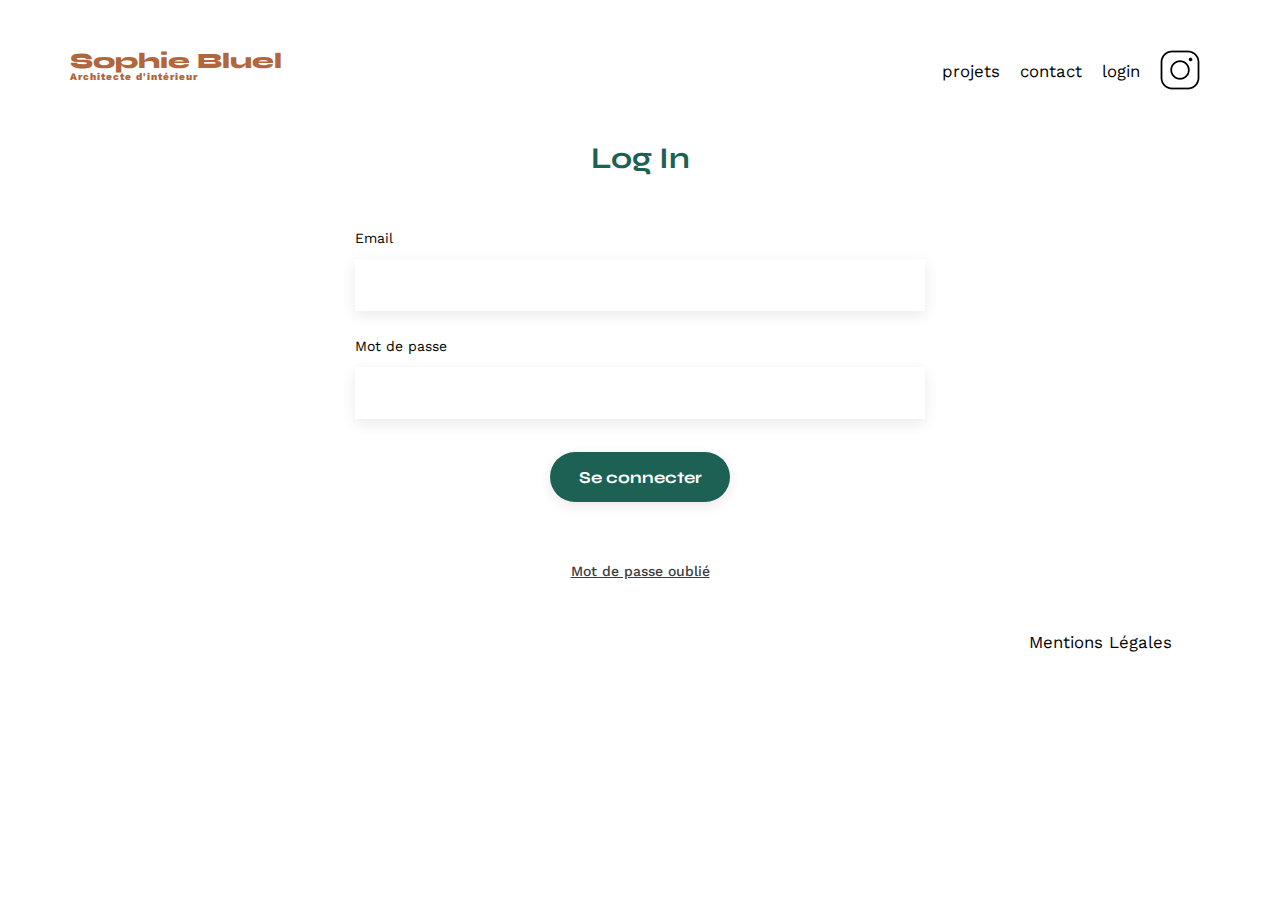
==== FrontEnd/auth.html @ 7c9b83fd "partie front-end menu login fini" ====
<!DOCTYPE html>
<html lang="fr">
<head>
	<meta charset="UTF-8">
	<title>Sophie Bluel - Architecte d'intérieur</title>
	<meta name="viewport" content="width=device-width, initial-scale=1.0">
	<link rel="preconnect" href="https://fonts.googleapis.com">
	<link rel="preconnect" href="https://fonts.gstatic.com" crossorigin>
	<link href="https://fonts.googleapis.com/css2?family=Syne:wght@700;800&family=Work+Sans&display=swap" rel="stylesheet">
	<meta name="description" content="">
	<link rel="stylesheet" href="./assets/style.css">
	<script src="script/script.js"></script>
    <script src="script/login.js"></script>
</head>
<body>
<header>
	<h1>Sophie Bluel <span>Architecte d'intérieur</span></h1>
	<nav>
		<ul>
			<li><a href="index.html">projets</a></li>
			<li>contact</li>
			<li>login</li>
			<li><img src="./assets/icons/instagram.png" alt="Instagram"></li>
		</ul>
	</nav>
</header>
<main>
	<section id="contact">
		<h2>Log In</h2>

        <!-- formulaire de connexion -->
		<form action="#" method="post">
			<label for="email">Email</label>
            <input type="email" name="email" id="email">
            
			<label for="password">Mot de passe</label>
			<input type="password" name="password" id="password">

			<input type="submit" value="Se connecter">

            <a href="#">Mot de passe oublié</a>
		</form>
	</section>
</main>
<footer>
	<nav>
		<ul>
			<li>Mentions Légales</li>
		</ul>
	</nav>
</footer>
</body>
</html>
---- FrontEnd/assets/style.css ----
/* http://meyerweb.com/eric/tools/css/reset/
   v2.0 | 20110126
   License: none (public domain)
*/

html, body, div, span, applet, object, iframe,
h1, h2, h3, h4, h5, h6, p, blockquote, pre,
a, abbr, acronym, address, big, cite, code,
del, dfn, em, img, ins, kbd, q, s, samp,
small, strike, strong, sub, sup, tt, var,
b, u, i, center,
dl, dt, dd, ol, ul, li,
fieldset, form, label, legend,
table, caption, tbody, tfoot, thead, tr, th, td,
article, aside, canvas, details, embed,
figure, figcaption, footer, header, hgroup,
menu, nav, output, ruby, section, summary,
time, mark, audio, video {
	margin: 0;
	padding: 0;
	border: 0;
	font-size: 100%;
	font: inherit;
	vertical-align: baseline;
}
/* HTML5 display-role reset for older browsers */
article, aside, details, figcaption, figure,
footer, header, hgroup, menu, nav, section {
	display: block;
}
body {
	line-height: 1;
}
ol, ul {
	list-style: none;
}
blockquote, q {
	quotes: none;
}
blockquote:before, blockquote:after,
q:before, q:after {
	content: '';
	content: none;
}
table {
	border-collapse: collapse;
	border-spacing: 0;
}
/** end reset css**/
body {
	max-width: 1140px;
	margin:auto;
	font-family: 'Work Sans' ;
	font-size: 14px;
}
header {
	display: flex;
	justify-content: space-between;
	margin: 50px 0
}
section {
	margin: 50px 0
}

h1{
	display: flex;
	flex-direction: column;
	font-family: 'Syne';
	font-size: 22px;
	font-weight: 800;
	color: #B1663C
}

h1 > span {
	font-family: 'Work Sans';
	font-size:10px;
	letter-spacing: 0.1em;
;
}

h2{
	font-family: 'Syne';
	font-weight: 700;
	font-size: 30px;
	color: #1D6154
}
nav ul {
	display: flex;
	align-items: center;
	list-style-type: none;

}
nav li {
	padding: 0 10px;
	font-size: 1.2em;
}

li:hover {
	color: #B1663C;
}

/*li avec lien dedant*/
li a {
	text-decoration: none;
    color: black;
	&:hover {
		color: #B1663C;
	}
}

#introduction {
	display: flex;
	align-items: center;
}
#introduction figure {
	flex: 1
}
#introduction img {
	display: block;
	margin: auto;
	width: 80%;
}

#introduction article {
	flex: 1
}
#introduction h2 {
	margin-bottom: 1em;
}

#introduction p {
	margin-bottom: 0.5em;
}
#portfolio h2 {
	text-align: center;
	margin-bottom: 1em;
}

/*gestion parti bouton filtre*/

.filtre {
	display: flex;
	margin-bottom: 1.2em;
	justify-content: center;
}

#portfolio input {
	height: 50px;
    border: 0.5mm solid #1D6154;
    font-size: 16px;
    box-shadow: 0px 4px 14px rgba(0, 0, 0, 0.09);
    padding-right: 20px;
    padding-left: 20px;
    width: auto;
    margin-left: 0px;
    margin-right: 10px;
    color: #1D6154;
    background-color: white;

	&:hover{
		border: none;
		color: white;
    	background-color: #1D6154;
	}
}

/*quand bouton filtre selectionné*/
#portfolio .selected {
	border: none;
	color: white;
    background-color: #1D6154;
}

.gallery {
	width: 100%;
	display: grid;
	grid-template-columns: 1fr 1fr 1fr;
	grid-column-gap: 20px;
	grid-row-gap: 20px;
}

.gallery img {
	width: 100%;

}
#contact {
	width: 50%;
margin: auto;
}
#contact > * {
	text-align: center;

}
#contact h2{
	margin-bottom: 20px;
}
#contact form {
	text-align: left;
	margin-top:30px;
	display: flex;
	flex-direction: column;
}

#contact form a {
	margin: 2em auto;
    font-size: 14px;
    font-weight: 500;
    color: #3D3D3D;
}

#contact input {
	height: 50px;
	font-size: 1.2em;
	border: none;
	box-shadow: 0px 4px 14px rgba(0, 0, 0, 0.09);
}
#contact label {
	margin: 2em 0 1em 0;
}
#contact textarea {
	border: none;
	box-shadow: 0px 4px 14px rgba(0, 0, 0, 0.09);
}

input[type="submit"]{
	font-family: 'Syne';
	font-weight: 700;
	color: white;
	background-color: #1D6154;
	margin : 2em auto ;
	width: 180px;
	text-align: center;
	border-radius: 60px ;
}

footer nav ul {
	display: flex;
	justify-content: flex-end;
	margin: 2em
}
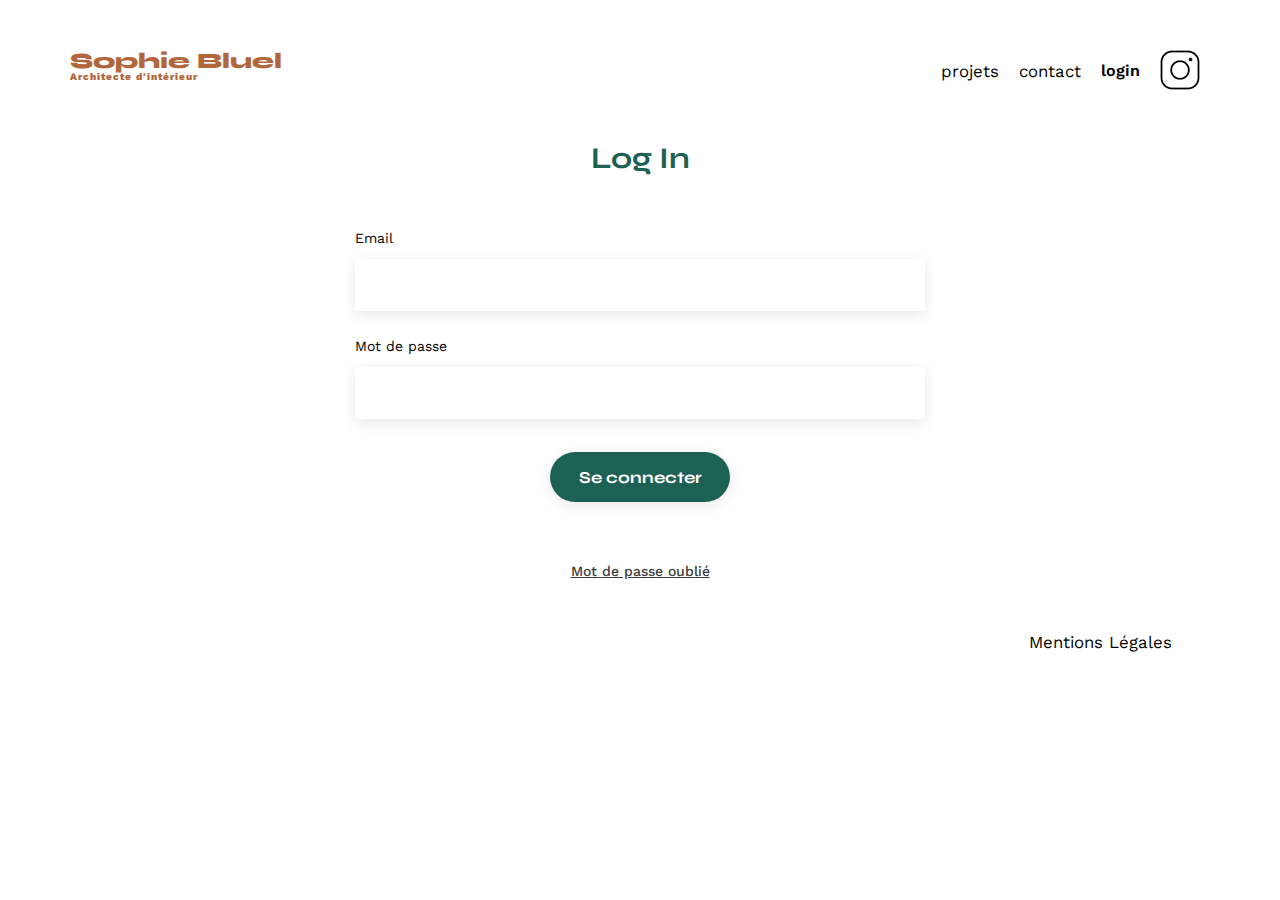
==== commit 2e38e4c7: "système de login fonctionnel" ====
--- a/FrontEnd/auth.html
+++ b/FrontEnd/auth.html
@@ -2,14 +2,13 @@
 <html lang="fr">
 <head>
 	<meta charset="UTF-8">
-	<title>Sophie Bluel - Architecte d'intérieur</title>
+	<title>Sophie Bluel - Architecte d'intérieur - Login</title>
 	<meta name="viewport" content="width=device-width, initial-scale=1.0">
 	<link rel="preconnect" href="https://fonts.googleapis.com">
 	<link rel="preconnect" href="https://fonts.gstatic.com" crossorigin>
 	<link href="https://fonts.googleapis.com/css2?family=Syne:wght@700;800&family=Work+Sans&display=swap" rel="stylesheet">
 	<meta name="description" content="">
 	<link rel="stylesheet" href="./assets/style.css">
-	<script src="script/script.js"></script>
     <script src="script/login.js"></script>
 </head>
 <body>
@@ -19,7 +18,7 @@
 		<ul>
 			<li><a href="index.html">projets</a></li>
 			<li>contact</li>
-			<li>login</li>
+			<li class="weight">login</li>
 			<li><img src="./assets/icons/instagram.png" alt="Instagram"></li>
 		</ul>
 	</nav>
@@ -28,8 +27,11 @@
 	<section id="contact">
 		<h2>Log In</h2>
 
+		<!-- pour les message d erreure -->
+		<p id="message"></p>
+		
         <!-- formulaire de connexion -->
-		<form action="#" method="post">
+		<form id="loginForm" method="post">
 			<label for="email">Email</label>
             <input type="email" name="email" id="email">
             
--- a/FrontEnd/assets/style.css
+++ b/FrontEnd/assets/style.css
@@ -108,6 +108,11 @@
 	}
 }
 
+.weight {
+	font-size: 16px;
+	font-weight: 600;
+}
+
 #introduction {
 	display: flex;
 	align-items: center;
@@ -208,6 +213,13 @@
     color: #3D3D3D;
 }
 
+#message {
+	margin: 0em auto;
+    font-size: 14px;
+    font-weight: 500;
+    color: #3D3D3D;
+}
+
 #contact input {
 	height: 50px;
 	font-size: 1.2em;
